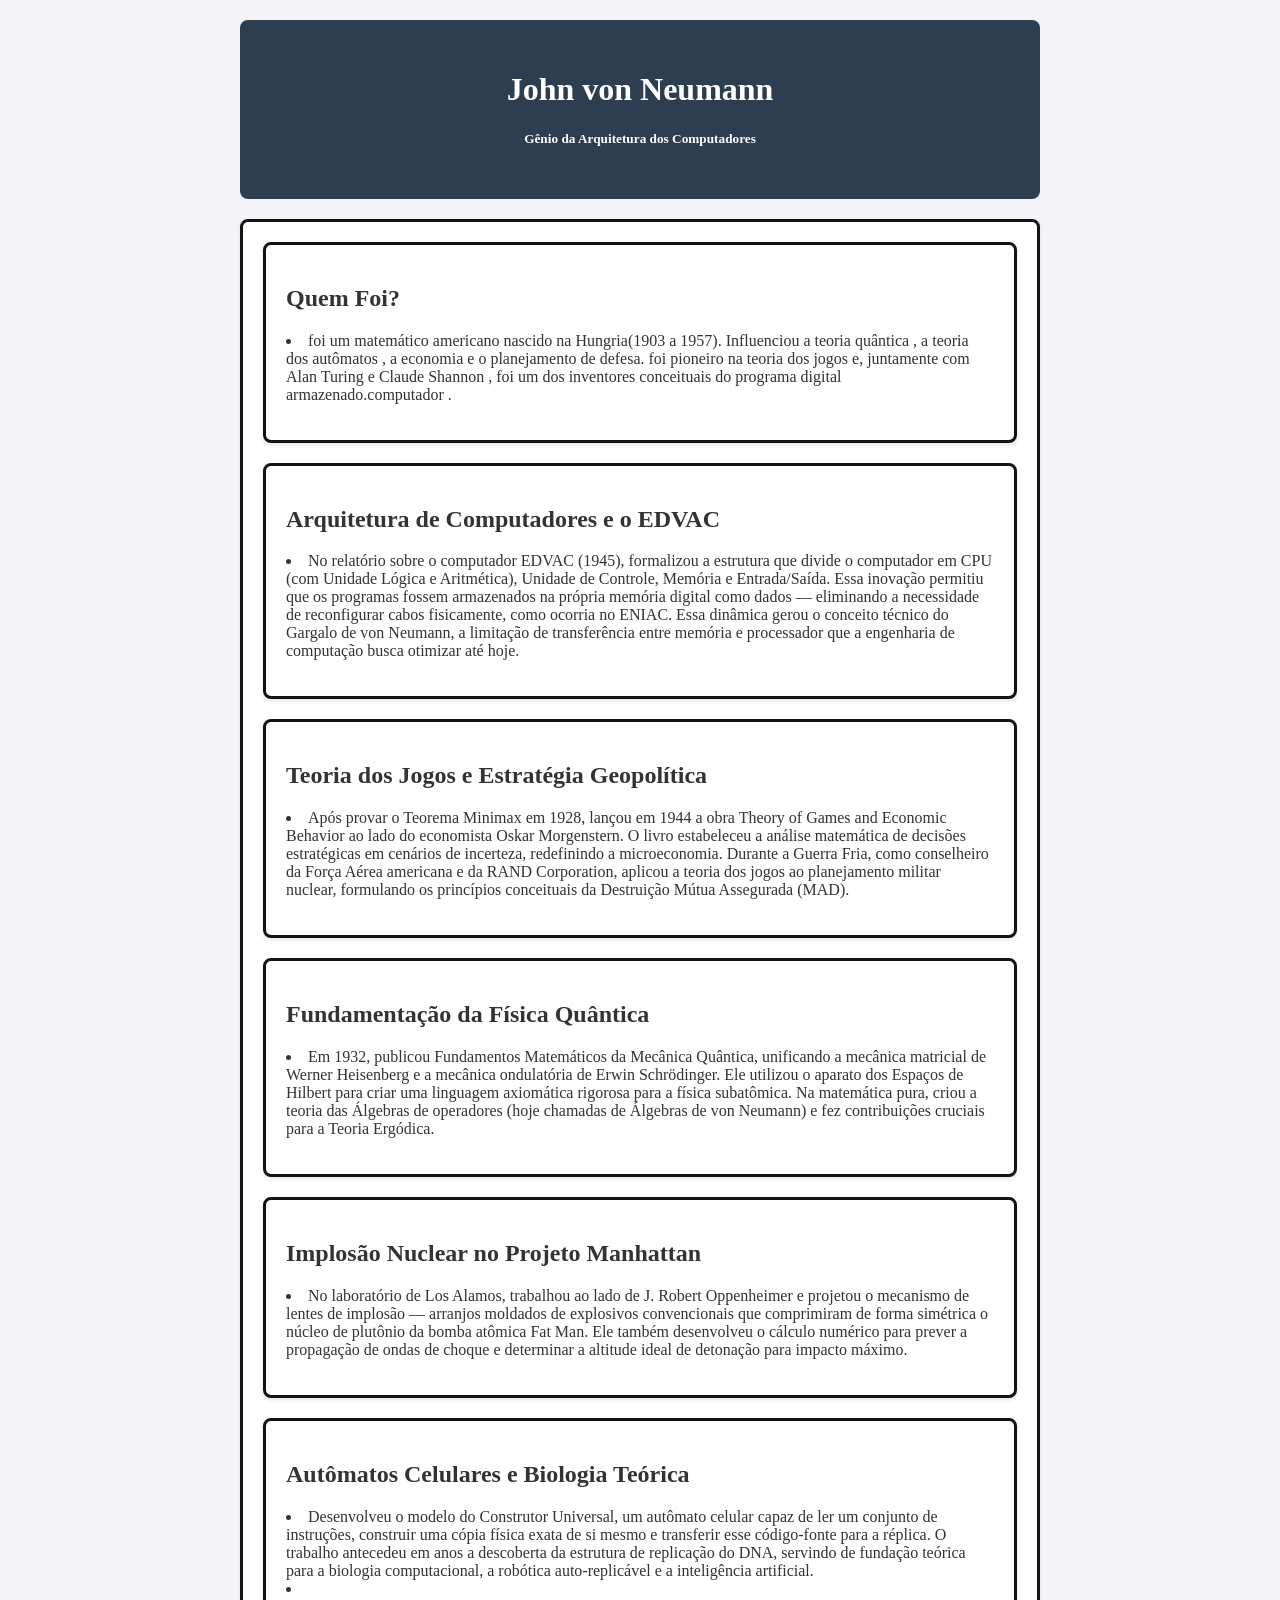
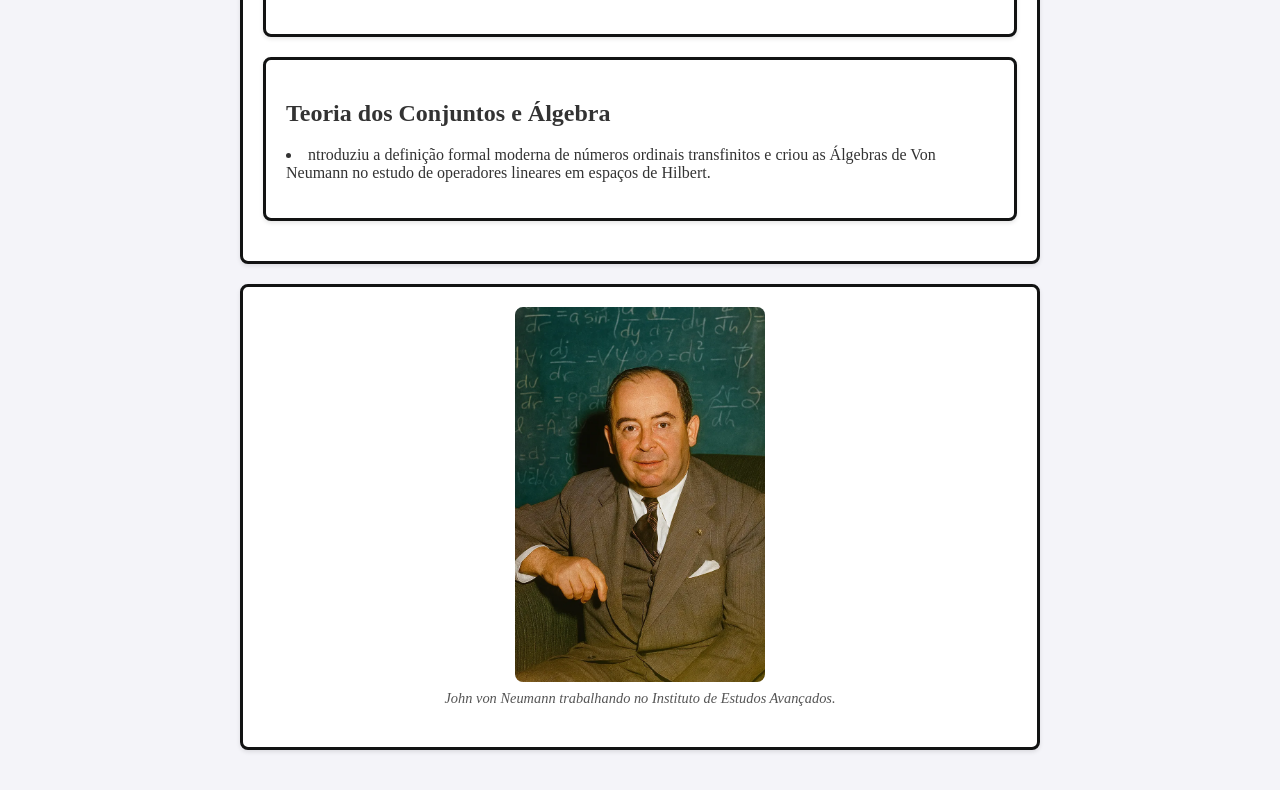
==== index.html @ cdedecba "d" ====
<!DOCTYPE html>
<html lang="pt-BR">
<head>
    <meta charset="UTF-8">
    <meta name="viewport" content="width=device-width, initial-scale=1.0">
    <title>kabun</title>
    <style>
        /* --- ESTILOS VISUAIS (CSS) --- */
        body {
            font-family: Garamond, serif;
            background-color: #f4f4f9;
            color: #333;
            max-width: 800px;
            margin: 0 auto;
            padding: 20px;
        }

        /* Estilo do Menu de Navegação */
        .menu {
            display: flex;
            gap: 15px;
            margin-top: 30px; /* Mudamos para dar espaço em cima do menu */
            justify-content: center;
        }
        .menu a {
            text-decoration: none;
            padding: 10px 20px;
            background-color: #3498db; 
            color: white;
            border-radius: 5px;
            font-weight: bold;
        }
        .menu a:hover {
            background-color: #2980b9; 
        }
        .menu a.ativo {
            background-color: #2c3e50; 
        }

        /* Estilo dos Blocos de Conteúdo */
        header {
            text-align: center;
            padding: 30px;
            background-color: #2c3e50;
            color: white;
            border-radius: 8px;
            margin-bottom: 20px;
        }
        .cartao {
            background: white;
            padding: 20px;
            border-radius: 8px;
            margin-bottom: 20px;
            box-shadow: 0 2px 4px rgba(0,0,0,0.1);
            border: 3px solid rgb(18, 19, 19);
        }
        img {
    /* Estas duas linhas centralizam a imagem: */
    display: block;
    margin: 0 auto;

    /* Estas linhas mantêm a imagem bonita e sem vazar do cartão: */
    max-width: 100%;
    height: auto;
    border-radius: 8px;
    width: 600px; /* Define que a imagem terá exatamente 300 pixels de largura */
}
/* Estiliza o "envelope" da figura */
        figure {
            margin: 0; /* O navegador costuma colocar uma margem que entorta a foto, isso resolve o problema */
            text-align: center; /* Isso centraliza tanto a foto quanto o texto da legenda de uma vez só! */
            margin-bottom: 20px; /* Dá um espaço entre a legenda e o texto de baixo */
        }

        /* Estiliza o texto da legenda */
        figcaption {
            font-size: 0.9em; /* Deixa a letra um pouquinho menor que o texto normal */
            color: #555; /* Usa um cinza médio, um pouco mais claro que o texto principal */
            font-style: italic; /* Deixa a letra "deitadinha" (itálico) */
            margin-top: 8px; /* Dá um pequeno espaço entre a foto e o texto da legenda */
        }
       figure img {
    width: 250px;
    height: auto;
    border-radius: 8px; /* Deixa os cantos redondos. Se não quiser cantos redondos, apague esta linha. */
    
    /* ADICIONE ESTA LINHA PARA REMOVER A BORDA: */
    border: none; 
    
    transition: transform 0.3s ease; 
}

    </style>
</head>
<body>

    <!-- CABEÇALHO -->
    <header>
        <h1>John von Neumann</h1>
        <h5>Gênio da Arquitetura dos Computadores</h5>
        <p></p>
    </header>

    <!-- CONTEÚDO -->
  
    
    <div class="cartao">
    
        <div class="cartao">
        <h2>Quem Foi?</h2>
        <p><li> foi um matemático americano nascido na Hungria(1903 a 1957). Influenciou a teoria quântica , a teoria dos autômatos , a economia e o planejamento de defesa.  foi pioneiro na teoria dos jogos e, juntamente com Alan Turing e Claude Shannon , foi um dos inventores conceituais do programa digital armazenado.computador . </li></p>
    </div>
    <div class="cartao">
        <h2>Arquitetura de Computadores e o EDVAC</h2>
        <p><li>No relatório sobre o computador EDVAC (1945), formalizou a estrutura que divide o computador em CPU (com Unidade Lógica e Aritmética), Unidade de Controle, Memória e Entrada/Saída. 
            Essa inovação permitiu que os programas fossem armazenados na própria memória digital como dados — eliminando a necessidade de reconfigurar cabos fisicamente, como ocorria no ENIAC. 
            Essa dinâmica gerou o conceito técnico do Gargalo de von Neumann, a limitação de transferência entre memória e processador que a engenharia de computação busca otimizar até hoje.</li></p>    
    </div>

    <div class="cartao">
    <h2>Teoria dos Jogos e Estratégia Geopolítica</h2>
    <p><li>Após provar o Teorema Minimax em 1928, lançou em 1944 a obra Theory of Games and Economic Behavior ao lado do economista Oskar Morgenstern.
         O livro estabeleceu a análise matemática de decisões estratégicas em cenários de incerteza, redefinindo a microeconomia. 
         Durante a Guerra Fria, como conselheiro da Força Aérea americana e da RAND Corporation, aplicou a teoria dos jogos ao planejamento militar nuclear, formulando os princípios conceituais da Destruição Mútua Assegurada (MAD).</p></li>
</div>

<div class="cartao">
    <h2>Fundamentação da Física Quântica</h2>
    <p><li>Em 1932, publicou Fundamentos Matemáticos da Mecânica Quântica, unificando a mecânica matricial de Werner Heisenberg e a mecânica ondulatória de Erwin Schrödinger. 
        Ele utilizou o aparato dos Espaços de Hilbert para criar uma linguagem axiomática rigorosa para a física subatômica. 
        Na matemática pura, criou a teoria das Álgebras de operadores (hoje chamadas de Álgebras de von Neumann) e fez contribuições cruciais para a Teoria Ergódica.</li></p>
</div>

<div class="cartao">
    <h2>Implosão Nuclear no Projeto Manhattan</h2> 
    <p><li>No laboratório de Los Alamos, trabalhou ao lado de J.
        Robert Oppenheimer e projetou o mecanismo de lentes de implosão — arranjos moldados de explosivos convencionais que comprimiram de forma simétrica o núcleo de plutônio da bomba atômica Fat Man. 
        Ele também desenvolveu o cálculo numérico para prever a propagação de ondas de choque e determinar a altitude ideal de detonação para impacto máximo.</li></p>
</div>

<div class="cartao">
     <h2>Autômatos Celulares e Biologia Teórica</h2>
     <p><li>Desenvolveu o modelo do Construtor Universal, um autômato celular capaz de ler um conjunto de instruções, construir uma cópia física exata de si mesmo e transferir esse código-fonte para a réplica. 
        O trabalho antecedeu em anos a descoberta da estrutura de replicação do DNA, servindo de fundação teórica para a biologia computacional, a robótica auto-replicável e a inteligência artificial.</li><li></li></p>
</div>

<div class="cartao">
    <h2>Teoria dos Conjuntos e Álgebra</h2>
    <p><li>ntroduziu a definição formal moderna de números ordinais transfinitos e criou as Álgebras de Von Neumann no estudo de operadores lineares em espaços de Hilbert.</li></p>
</div>
</div>
<div class="cartao">
        
        
        <!-- O ENVELOPE QUE GUARDA A FOTO E A LEGENDA -->
        <figure>
            <img src="john.png" alt="Foto de John von Neumann">
            <figcaption>John von Neumann trabalhando no Instituto de Estudos Avançados.</figcaption>
        </figure>

    </div>  
<!-- MENU DE NAVEGAÇÃO MOVIDO PARA O FINAL -->
   

   

</body>
</html>
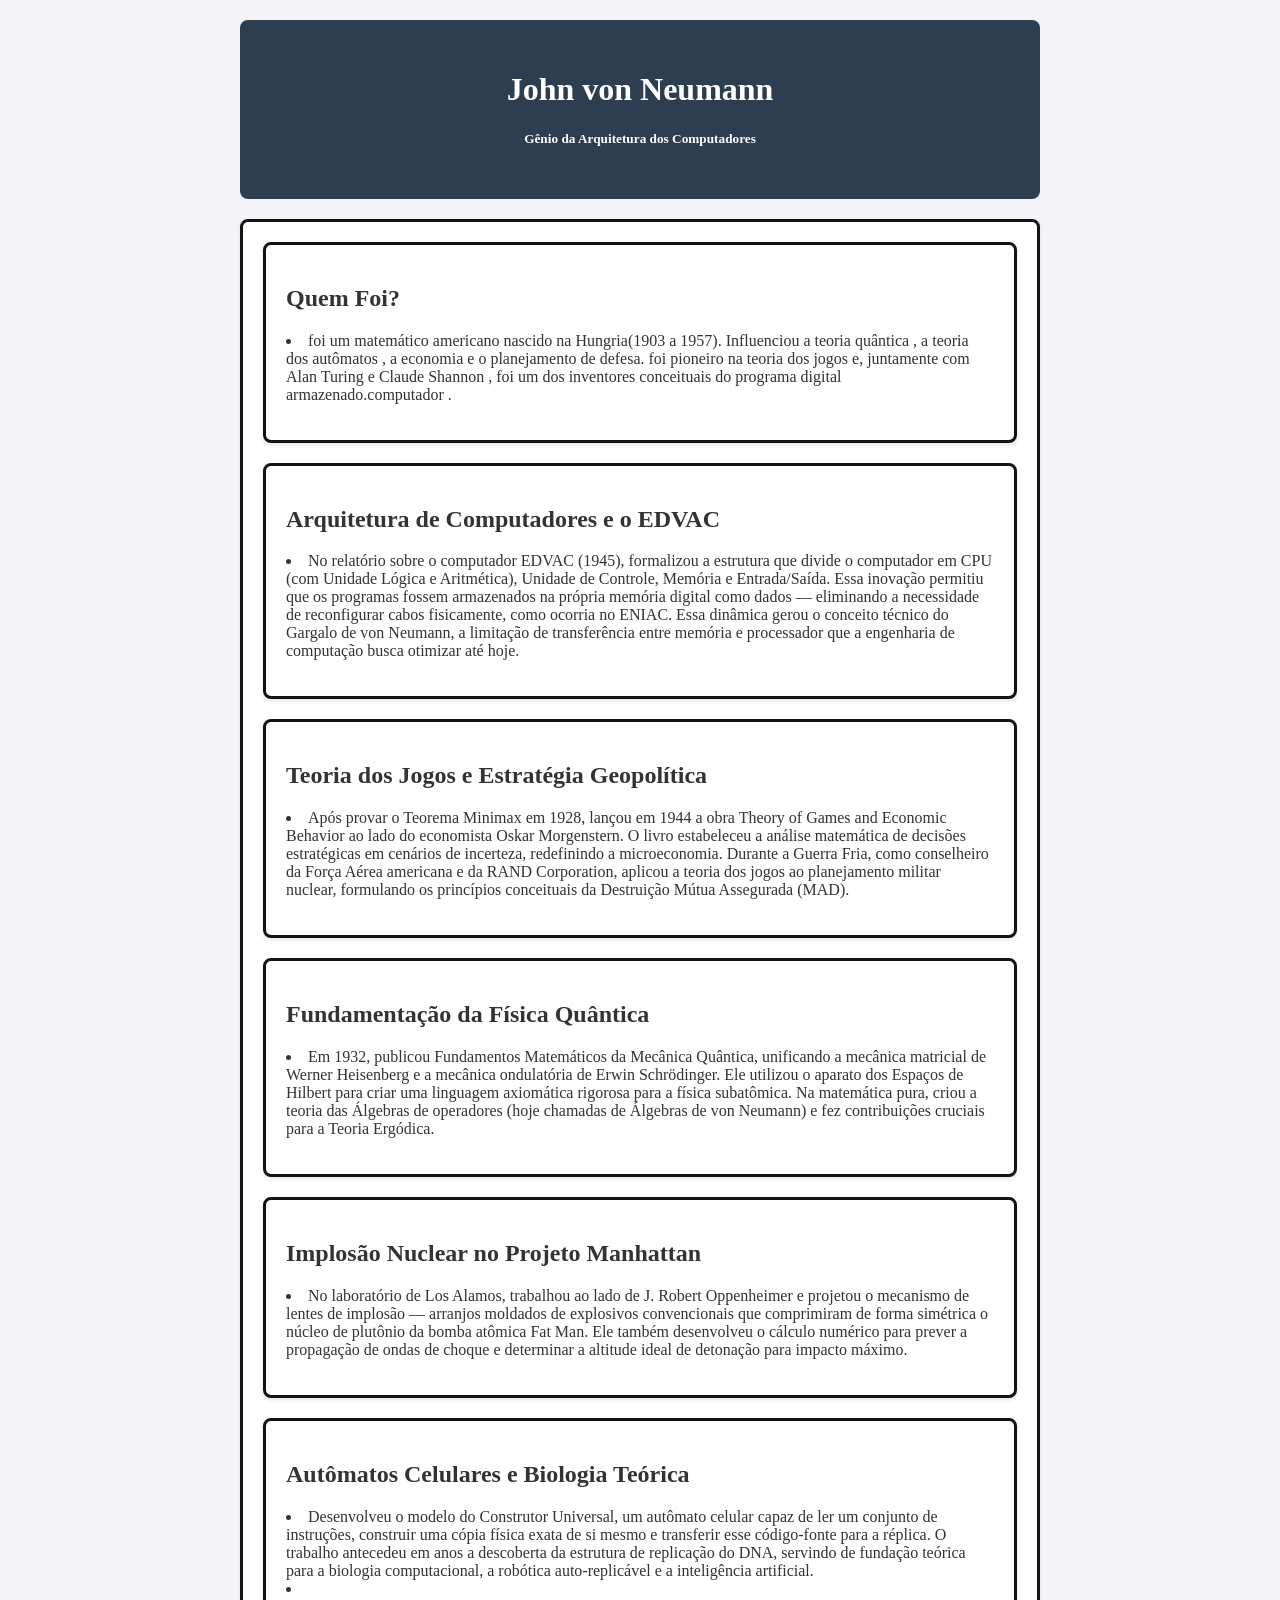
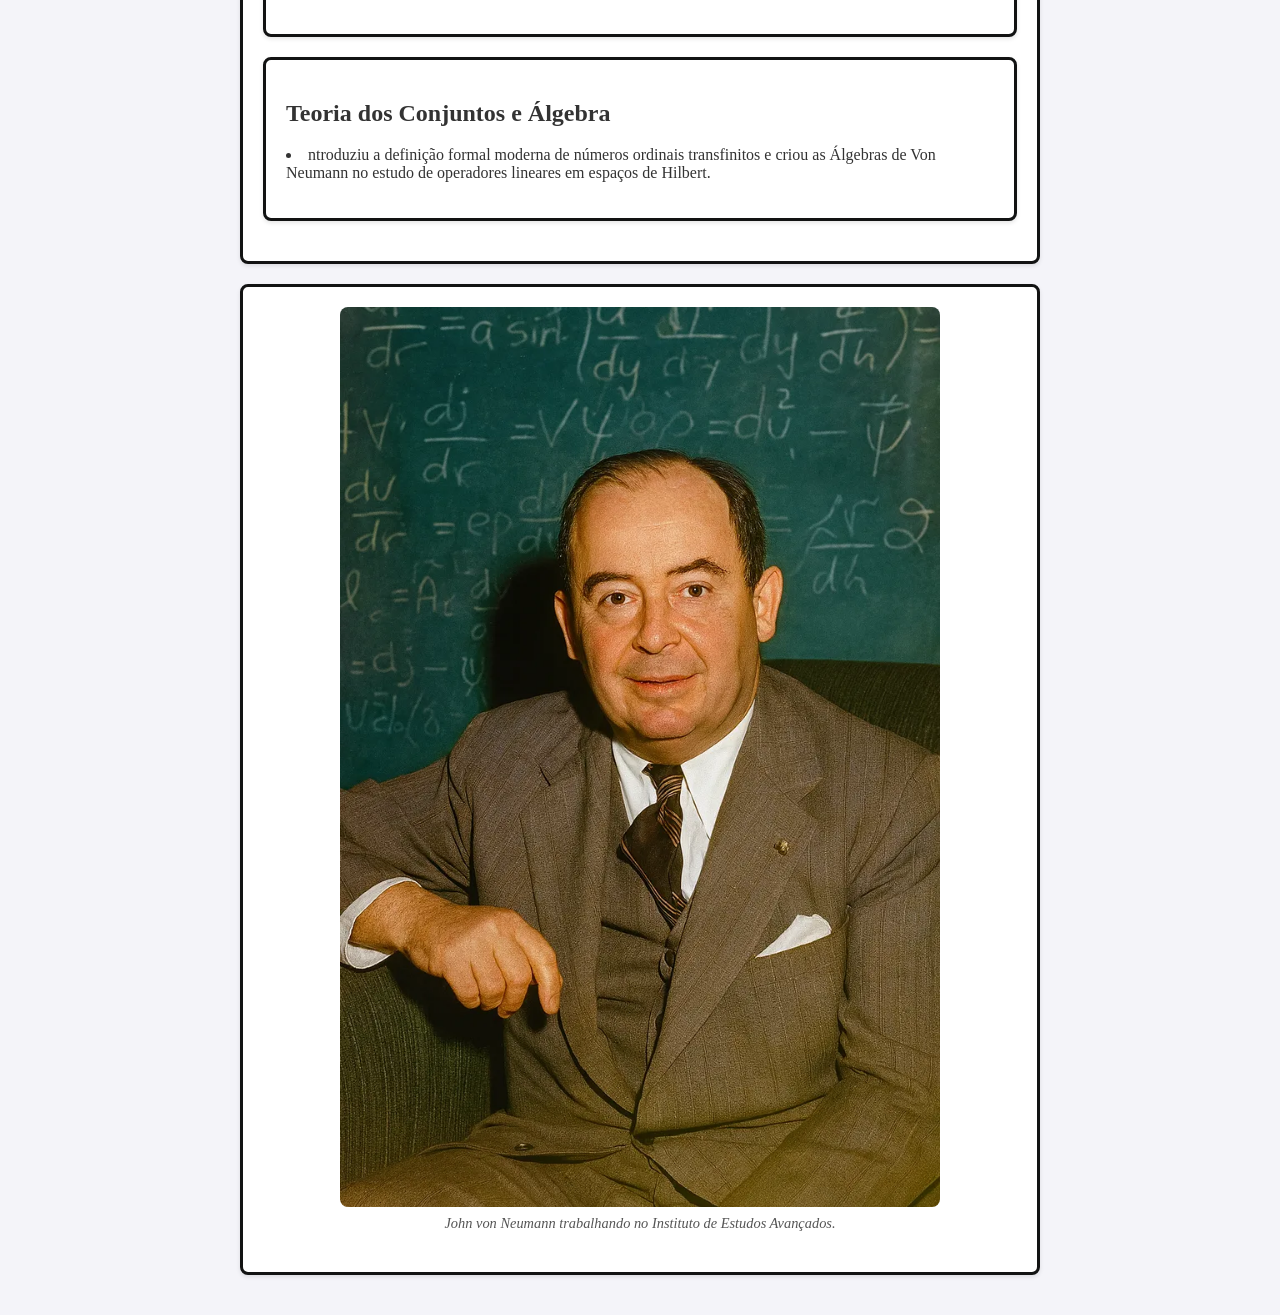
==== commit bb9040b0: "f" ====
--- a/index.html
+++ b/index.html
@@ -80,7 +80,7 @@
             margin-top: 8px; /* Dá um pequeno espaço entre a foto e o texto da legenda */
         }
        figure img {
-    width: 250px;
+    width: 600px;
     height: auto;
     border-radius: 8px; /* Deixa os cantos redondos. Se não quiser cantos redondos, apague esta linha. */
     
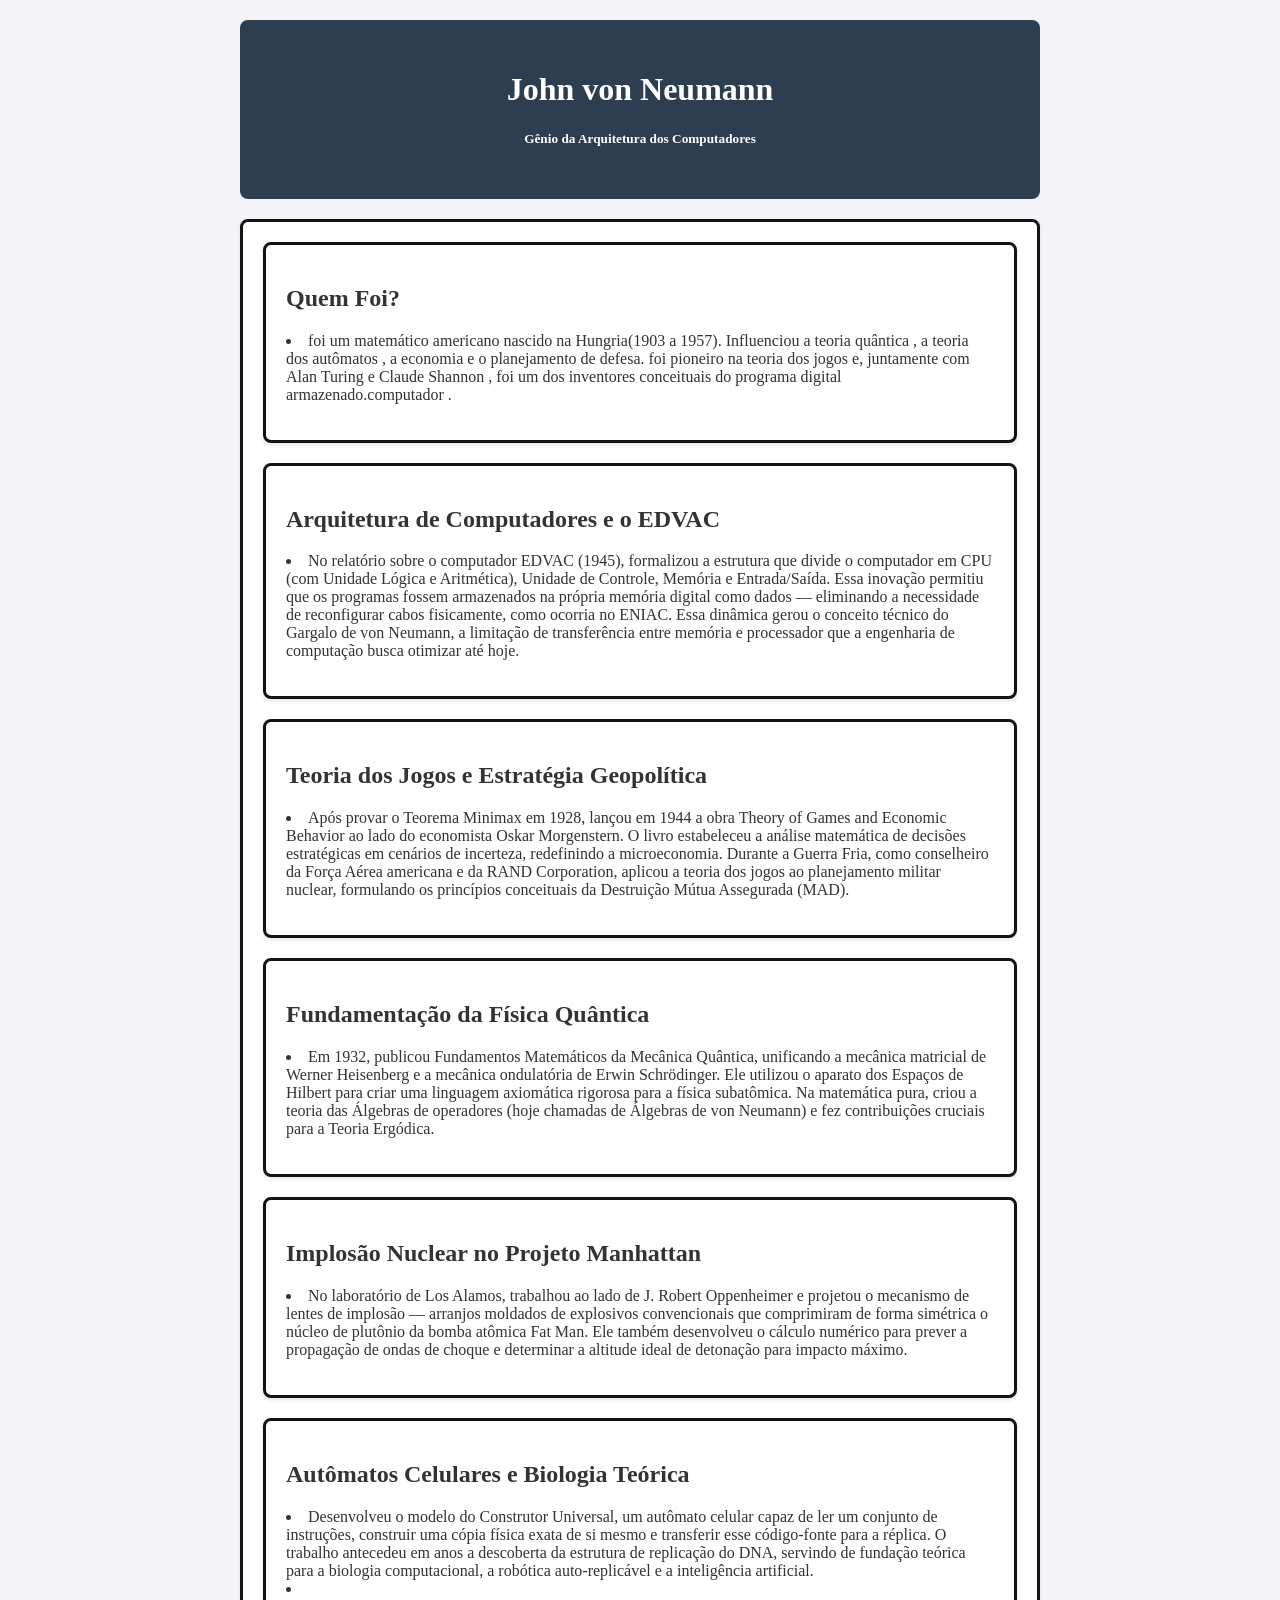
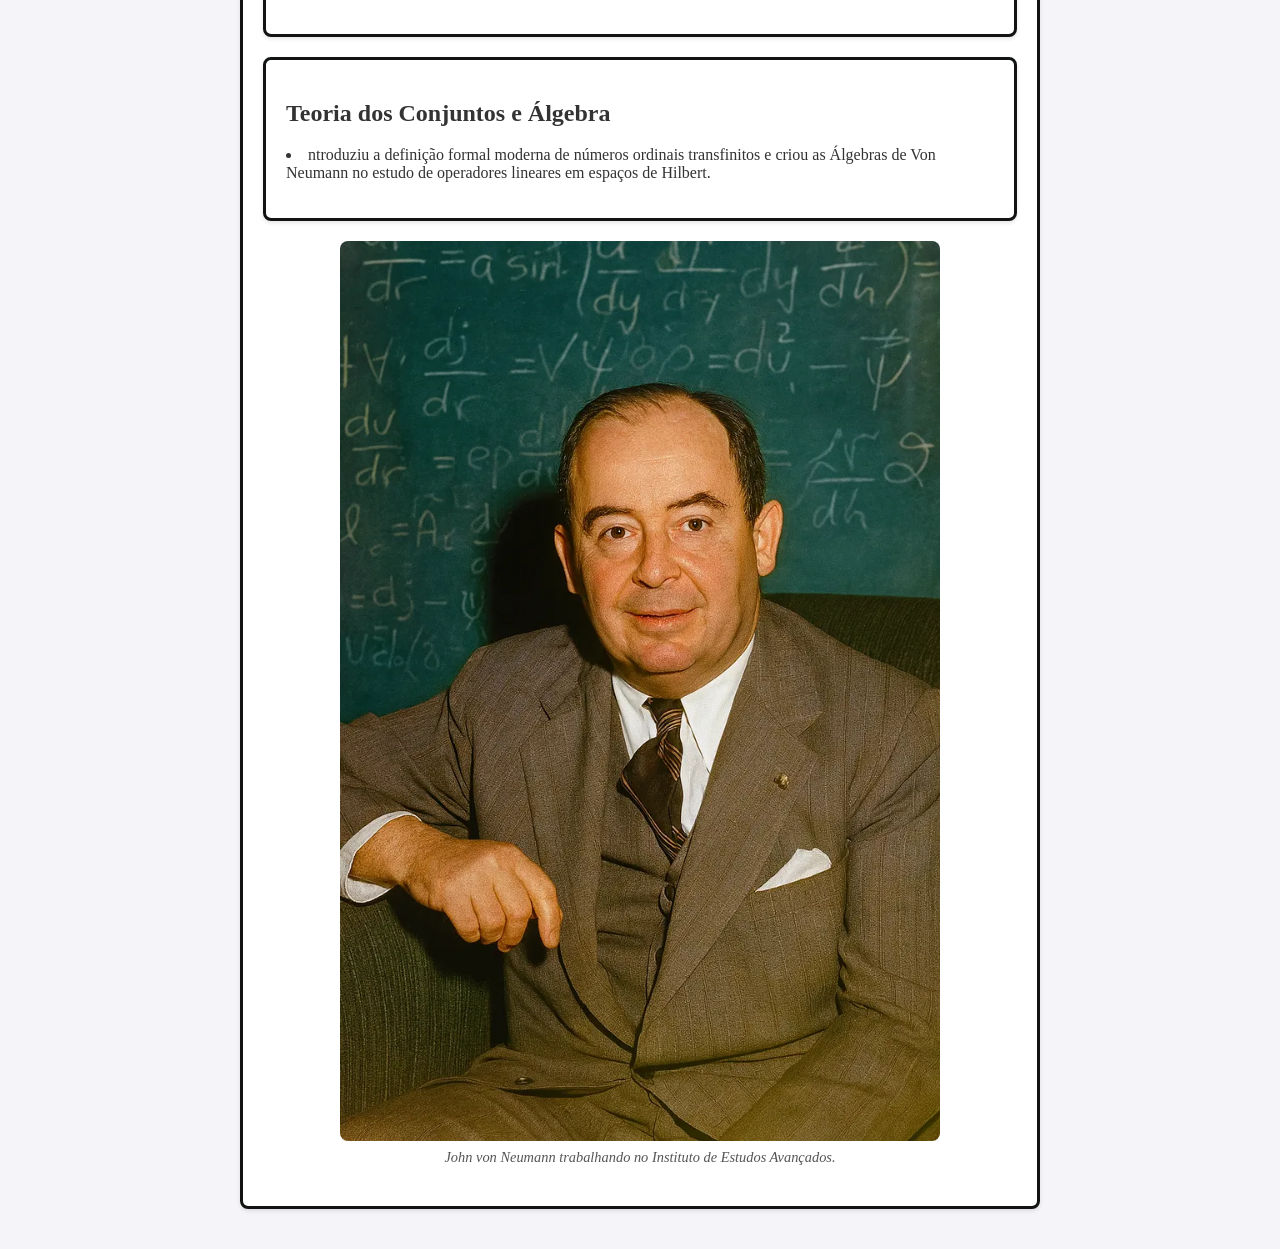
==== commit 28141372: "f" ====
--- a/index.html
+++ b/index.html
@@ -64,6 +64,7 @@
     height: auto;
     border-radius: 8px;
     width: 600px; /* Define que a imagem terá exatamente 300 pixels de largura */
+      border: none; 
 }
 /* Estiliza o "envelope" da figura */
         figure {
@@ -87,7 +88,6 @@
     /* ADICIONE ESTA LINHA PARA REMOVER A BORDA: */
     border: none; 
     
-    transition: transform 0.3s ease; 
 }
 
     </style>
@@ -148,8 +148,7 @@
     <h2>Teoria dos Conjuntos e Álgebra</h2>
     <p><li>ntroduziu a definição formal moderna de números ordinais transfinitos e criou as Álgebras de Von Neumann no estudo de operadores lineares em espaços de Hilbert.</li></p>
 </div>
-</div>
-<div class="cartao">
+
         
         
         <!-- O ENVELOPE QUE GUARDA A FOTO E A LEGENDA -->
@@ -158,7 +157,6 @@
             <figcaption>John von Neumann trabalhando no Instituto de Estudos Avançados.</figcaption>
         </figure>
 
-    </div>  
 <!-- MENU DE NAVEGAÇÃO MOVIDO PARA O FINAL -->
    
 
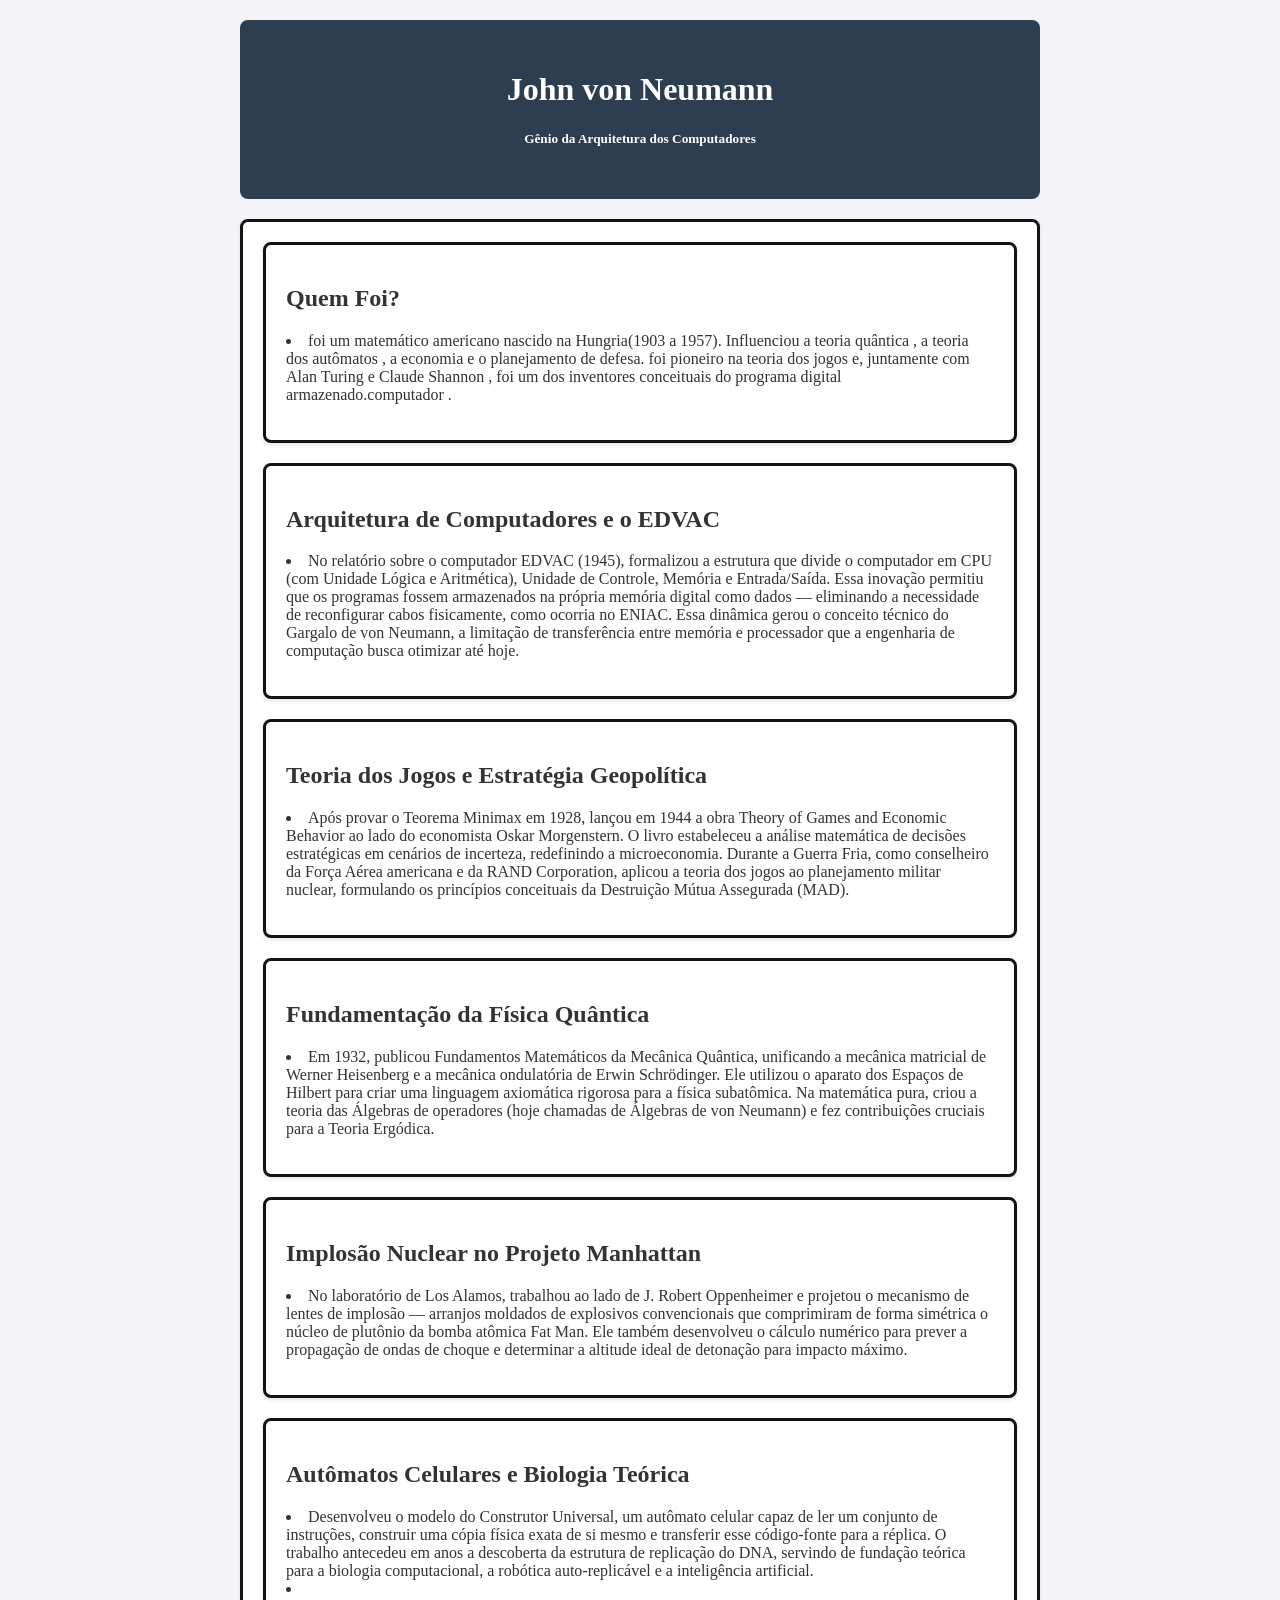
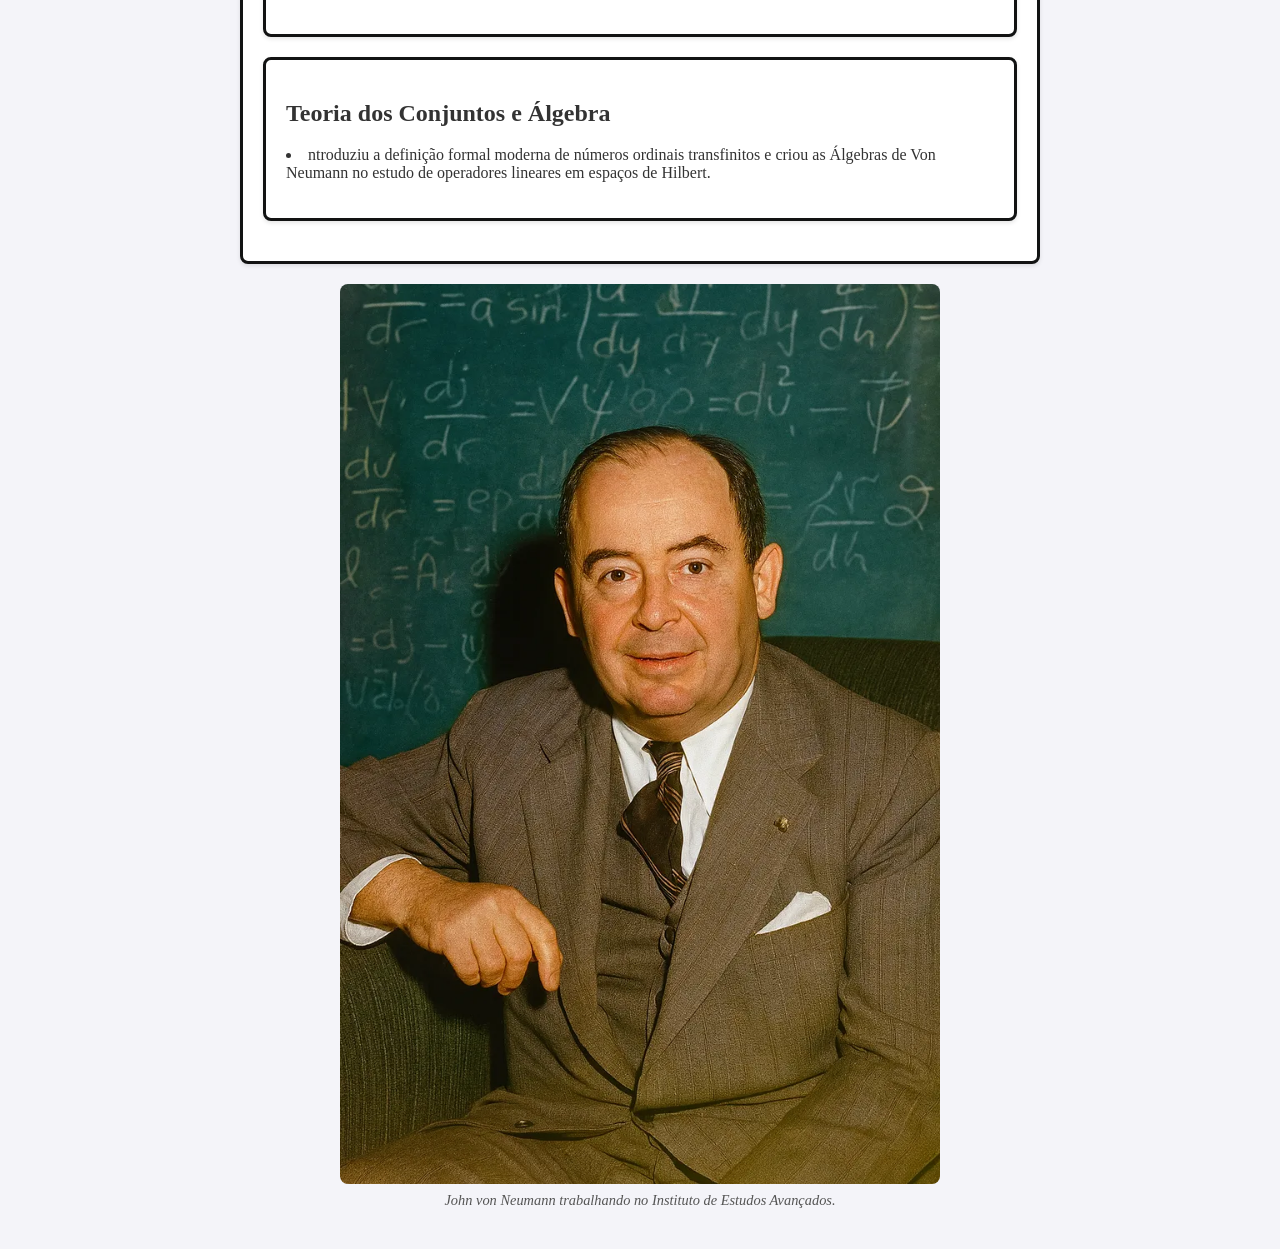
==== commit 35138d1e: "d" ====
--- a/index.html
+++ b/index.html
@@ -148,7 +148,7 @@
     <h2>Teoria dos Conjuntos e Álgebra</h2>
     <p><li>ntroduziu a definição formal moderna de números ordinais transfinitos e criou as Álgebras de Von Neumann no estudo de operadores lineares em espaços de Hilbert.</li></p>
 </div>
-
+    </div>
         
         
         <!-- O ENVELOPE QUE GUARDA A FOTO E A LEGENDA -->
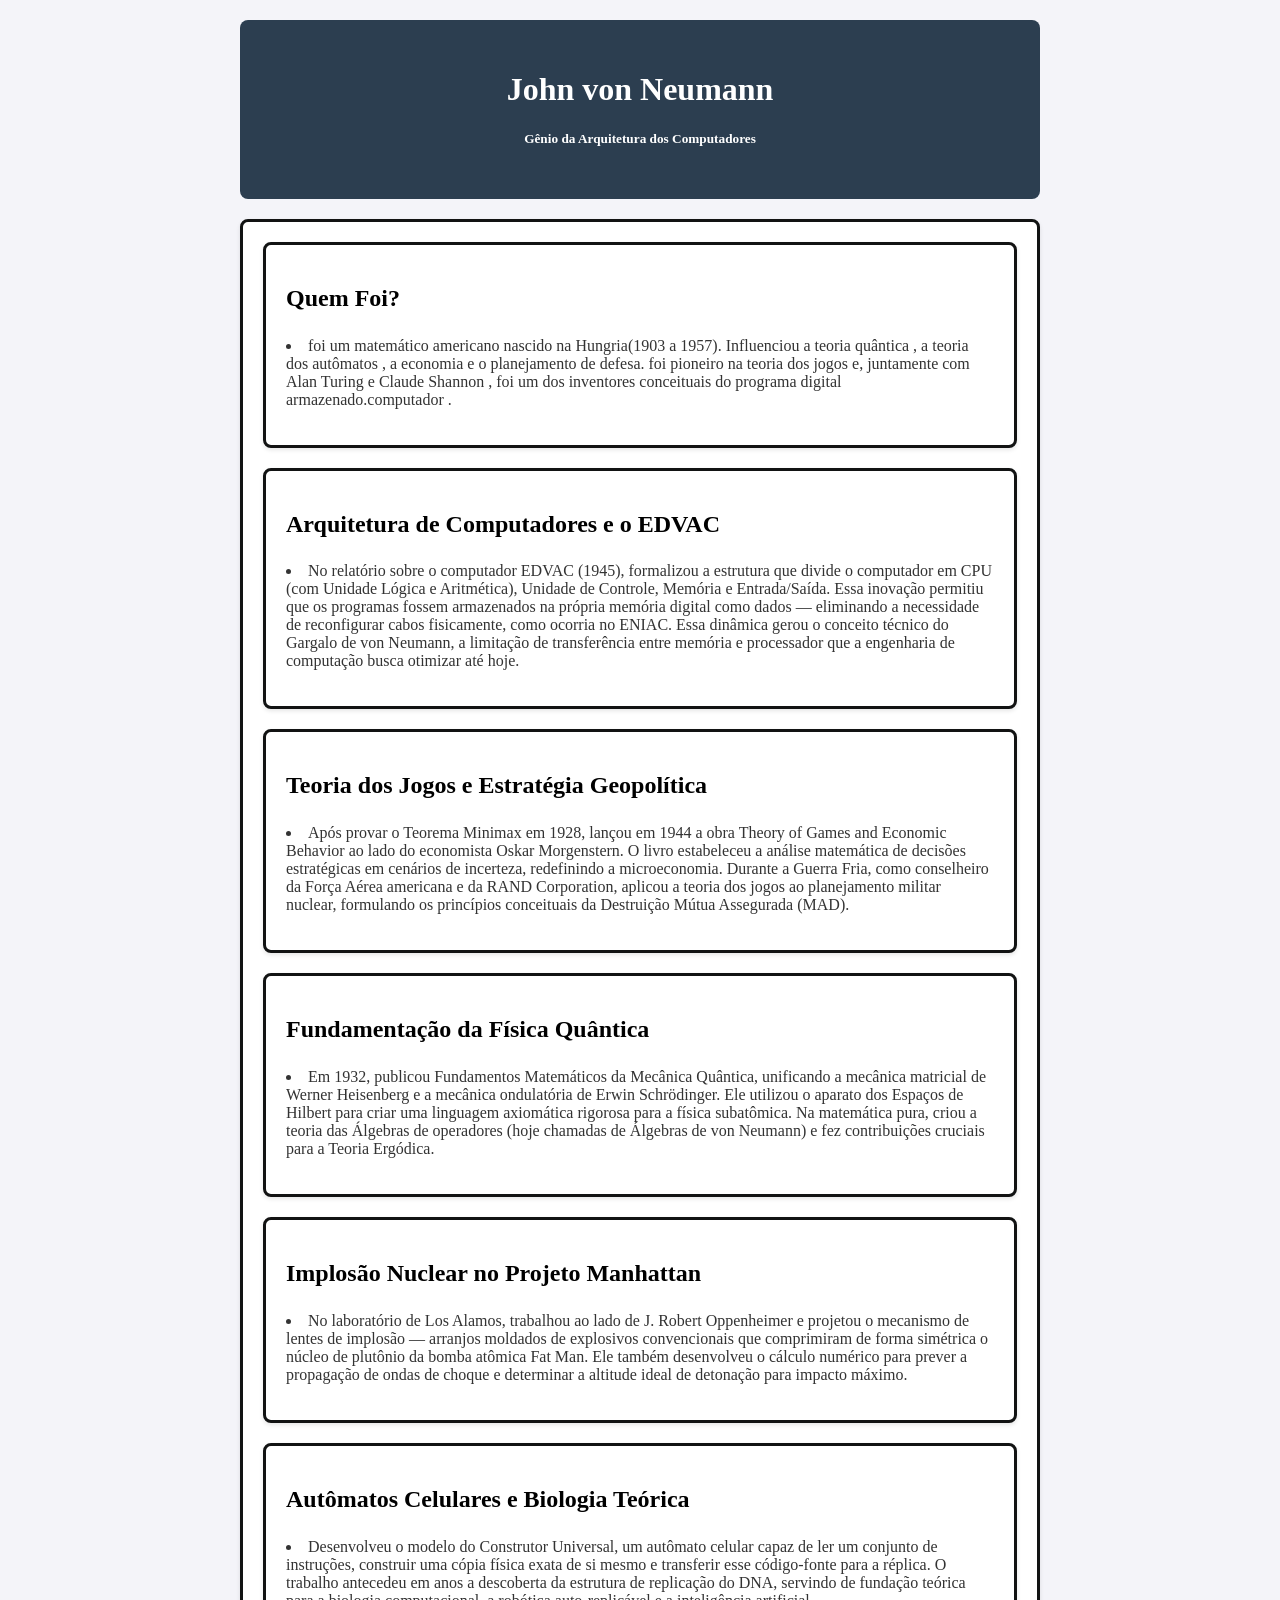
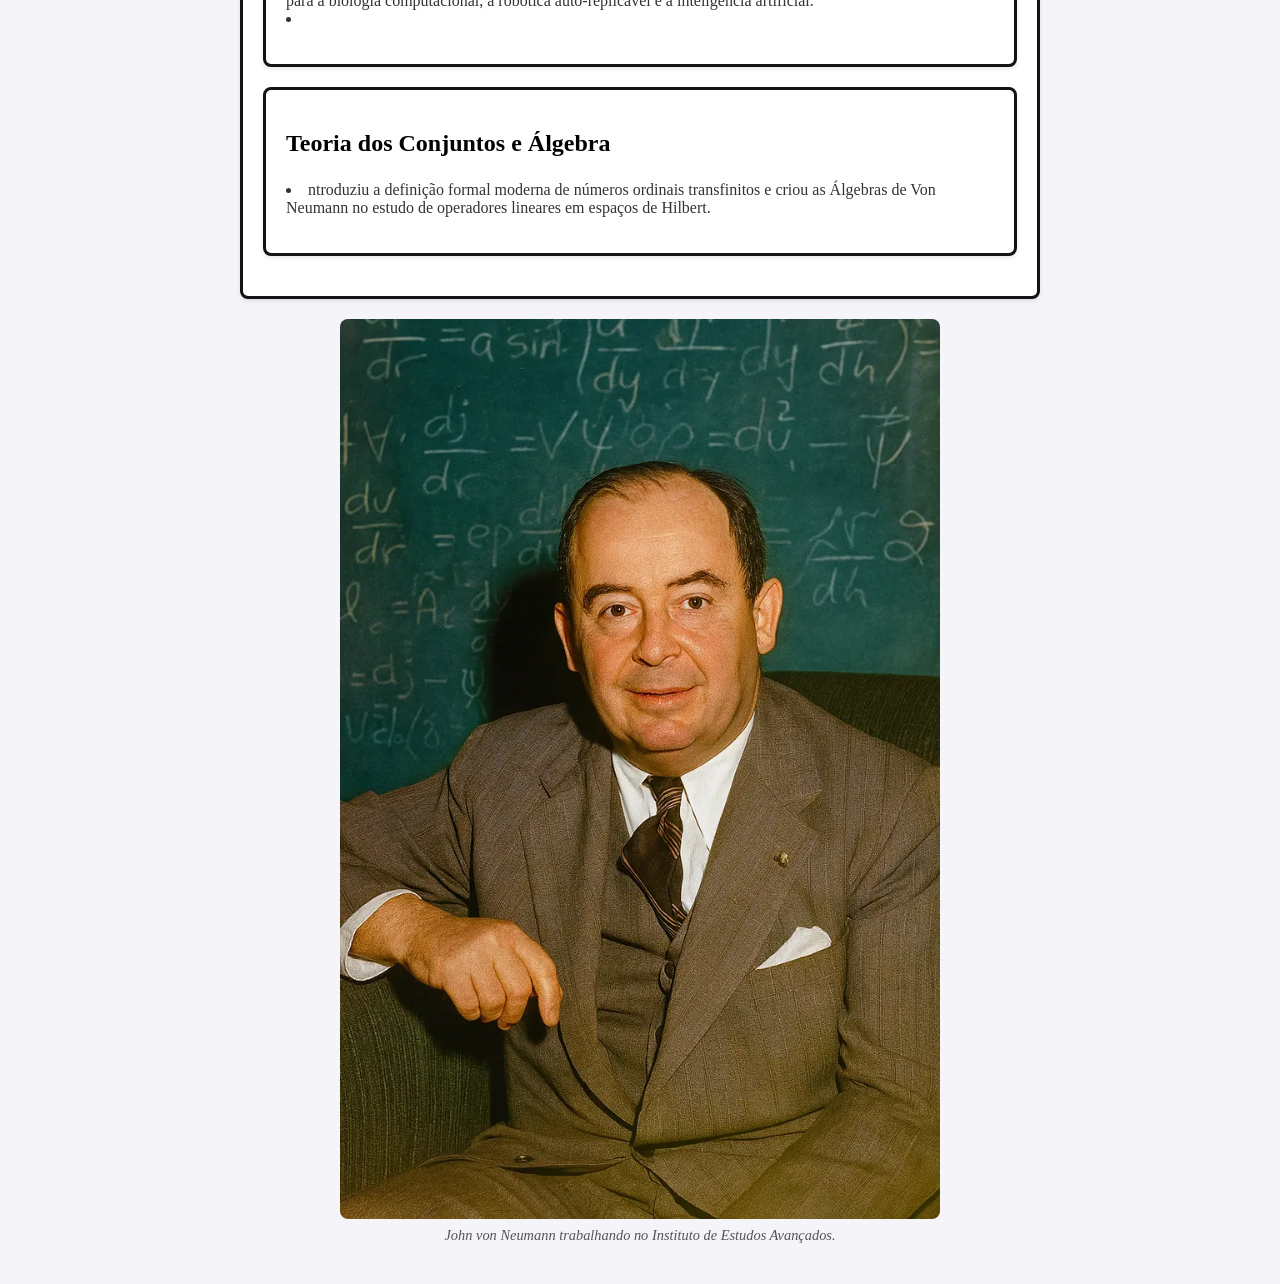
==== commit 8df2cbcf: "r" ====
--- a/index.html
+++ b/index.html
@@ -89,6 +89,7 @@
     border: none; 
     
 }
+h2 { color: black; border-bottom: 2px solid Black 8db; padding-bottom: 5px;}
 
     </style>
 </head>
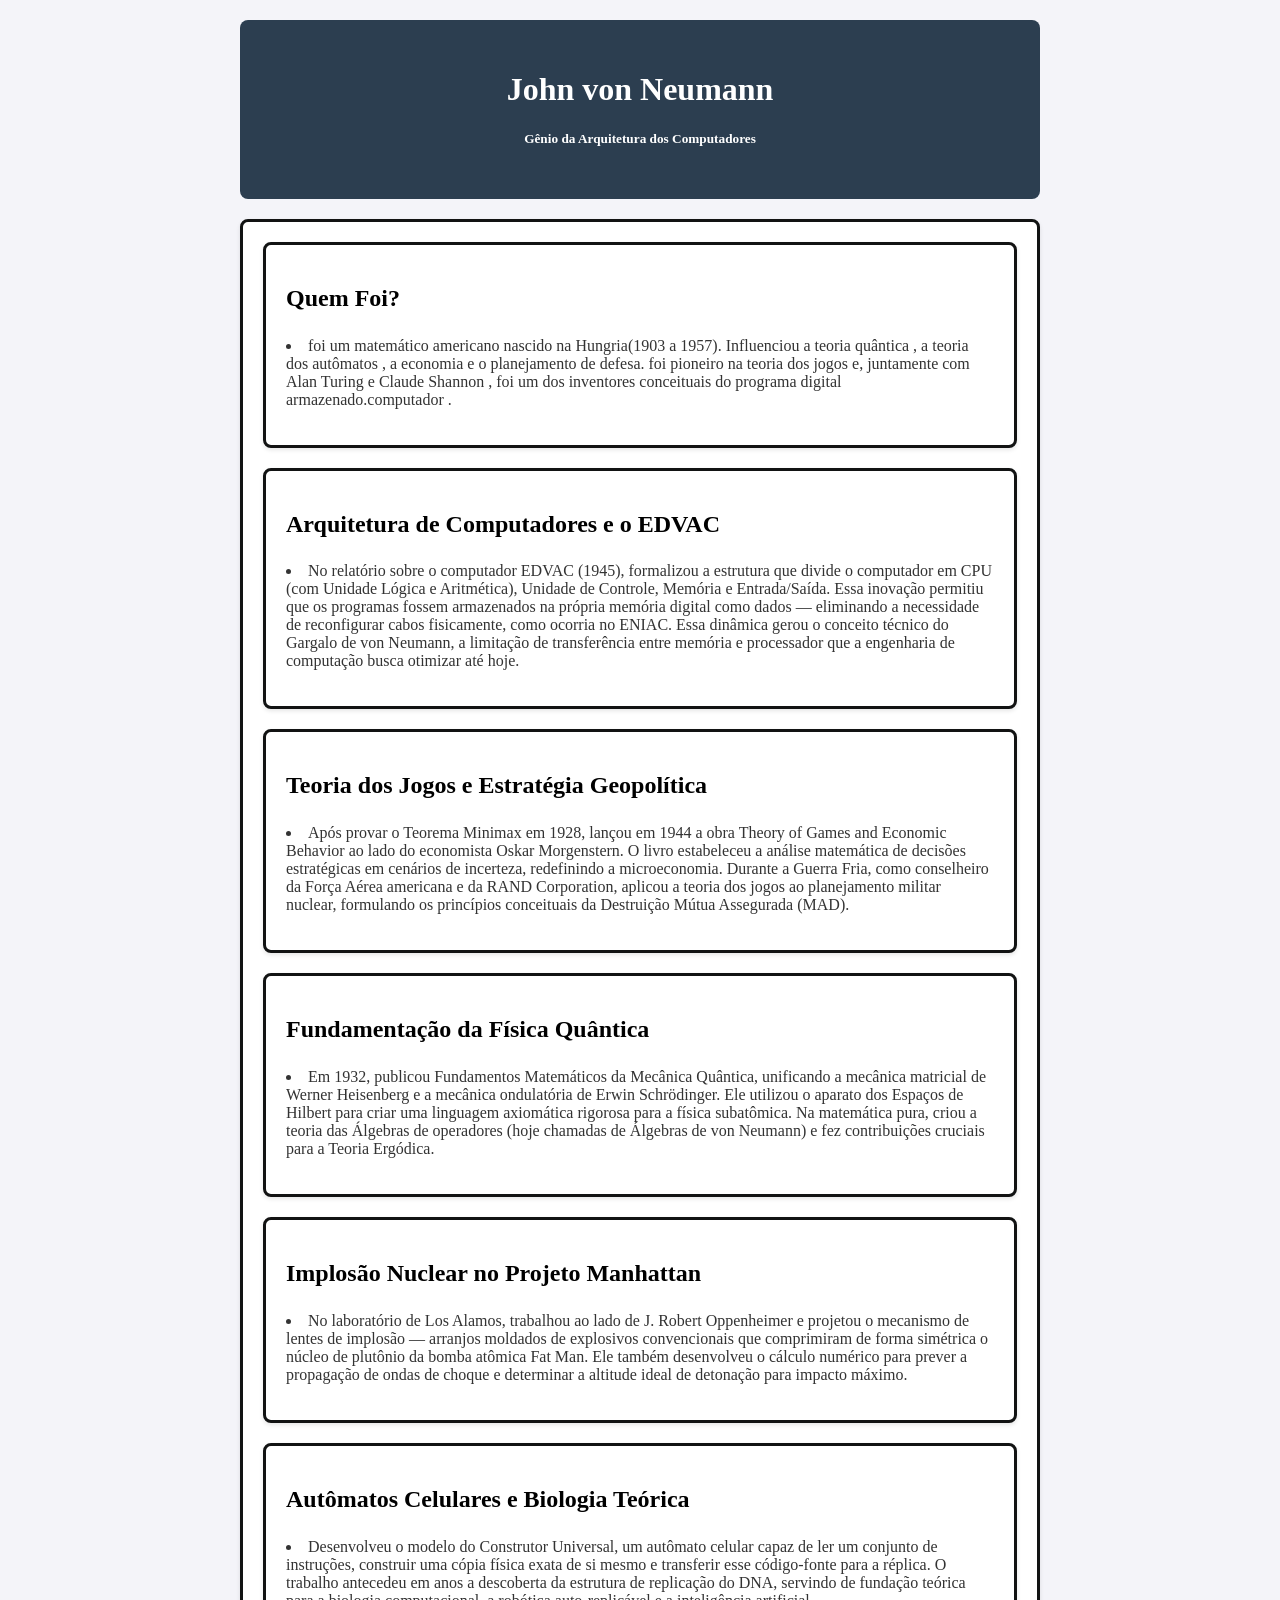
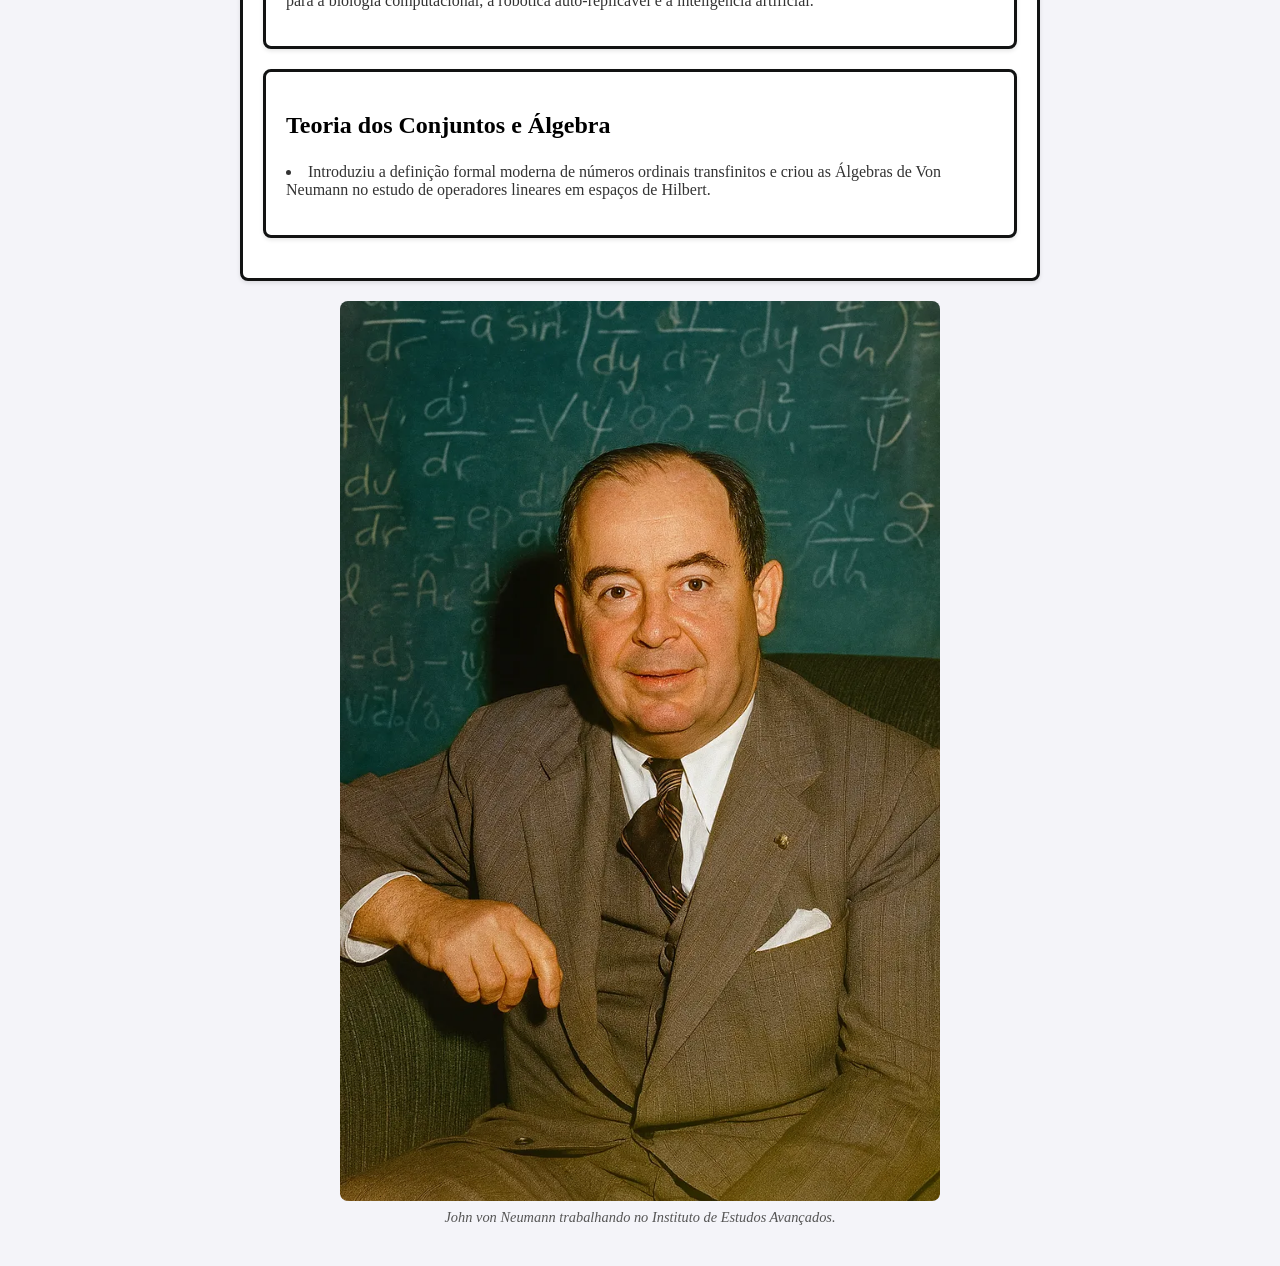
==== commit fac38351: "l" ====
--- a/index.html
+++ b/index.html
@@ -142,12 +142,12 @@
 <div class="cartao">
      <h2>Autômatos Celulares e Biologia Teórica</h2>
      <p><li>Desenvolveu o modelo do Construtor Universal, um autômato celular capaz de ler um conjunto de instruções, construir uma cópia física exata de si mesmo e transferir esse código-fonte para a réplica. 
-        O trabalho antecedeu em anos a descoberta da estrutura de replicação do DNA, servindo de fundação teórica para a biologia computacional, a robótica auto-replicável e a inteligência artificial.</li><li></li></p>
+        O trabalho antecedeu em anos a descoberta da estrutura de replicação do DNA, servindo de fundação teórica para a biologia computacional, a robótica auto-replicável e a inteligência artificial.</li></p>
 </div>
 
 <div class="cartao">
     <h2>Teoria dos Conjuntos e Álgebra</h2>
-    <p><li>ntroduziu a definição formal moderna de números ordinais transfinitos e criou as Álgebras de Von Neumann no estudo de operadores lineares em espaços de Hilbert.</li></p>
+    <p><li>Introduziu a definição formal moderna de números ordinais transfinitos e criou as Álgebras de Von Neumann no estudo de operadores lineares em espaços de Hilbert.</li></p>
 </div>
     </div>
         
